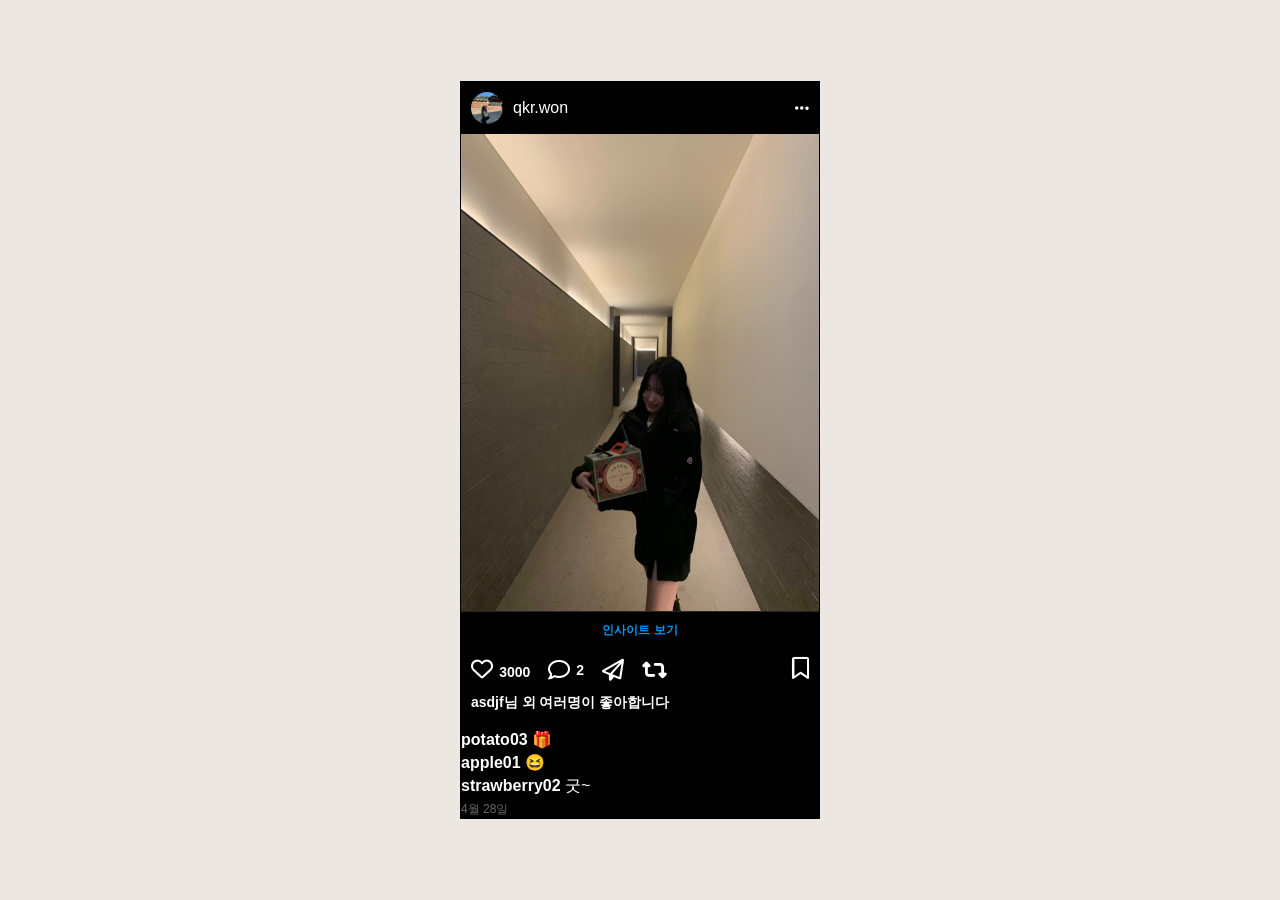
==== hw2/index.html @ ee370f8b "FE hw" ====
<!DOCTYPE html>
<html lang="ko">
  <head>
    <meta charset="UTF-8" />
    <meta name="viewport" content="width=device-width, initial-scale=1.0" />
    <title>Flex Instagram Card</title>

    <link rel="stylesheet" href="style.css" />

    <link
      rel="stylesheet"
      href="https://cdnjs.cloudflare.com/ajax/libs/font-awesome/6.5.0/css/all.min.css"
    />
  </head>
  <body>
    <!-- 인스타 카드 시작 -->
    <div class="card">
      <div class="card__header">
        <div class="card__user">
          <img src="profile.png" alt="profile" />
          <span>qkr.won</span>
        </div>
        <i class="fas fa-ellipsis-h"></i>
      </div>

      <img class="card__post-img" src="image.png" alt="post" />
      <div class="card__insight">
        <a href="#">인사이트 보기</a>
      </div>

      <div class="card__actions">
        <div class="left">
          <div class="'icon-wrap">
            <i class="far fa-heart"></i>
            <span class="count">3000</span>
          </div>

          <div class="icon-wrap">
            <i class="far fa-comment"></i>
            <span class="count">2</span>
          </div>
          <i class="far fa-paper-plane"></i>
          <i class="fas fa-retweet"></i>
        </div>
        <i class="far fa-bookmark"></i>
      </div>

      <div class="card__content">
        <div class="card__likes">asdjf님 외 여러명이 좋아합니다</div>
      </div>
      <div class="card__comment"><strong>potato03</strong> 🎁</div>
      <div class="card__comment"><strong>apple01</strong> 😆</div>
      <div class="card__comment"><strong>strawberry02</strong> 굿~</div>

      <div class="card__date">4월 28일</div>
    </div>
  </body>
</html>
---- hw2/style.css ----
/* 공통 */
* {
  margin: 0;
  padding: 0;
  box-sizing: border-box;
}

body {
  background: #ece8e1;
  display: flex;
  justify-content: center;
  align-items: center;
  height: 100vh;
  font-family: "Helvetica", "Arial", sans-serif;
}

/* 카드 */
.card {
  width: 360px;
  background: #000;
  color: #fff;
  border: 1px solid #000;
  display: flex;
  flex-direction: column;
}

/* 헤더 */
.card__header {
  display: flex;
  justify-content: space-between;
  align-items: center;
  padding: 10px;
}

.card__user {
  display: flex;
  align-items: center;
  gap: 10px;
}

.card__user img {
  width: 32px;
  height: 32px;
  border-radius: 50%;
}

/* 게시글 이미지 */
.card__post-img {
  width: 100%;
  display: block;
}

/* 액션 아이콘 */
.card__actions {
  display: flex;
  justify-content: space-between;
  padding: 10px;
  font-size: 22px;
  color: #fff;
}

.card__actions .left {
  display: flex;
  gap: 18px;
  align-items: center;
}
.icon-wrap {
  display: flex;
  align-items: center;
  gap: 6px;
}

.count {
  font-size: 14px;
  font-weight: 600; /* 인스타그램처럼 진하게 */
}
/* 본문 */
.card__content {
  padding: 0 10px 12px;
  font-size: 14px;
  line-height: 1.4;
}

.card__likes {
  font-weight: 700;
  margin-bottom: 6px;
}
.card__date {
  font-size: 12px;
  color: #666;
  text-transform: uppercase;
}
.card__comment {
  margin-bottom: 4px;
}
.card__date {
  font-size: 12px;
  color: #666;
}
.card__insight {
  background: #000;
  border-top: 1px solid #262626;
  text-align: center;
  padding: 8px 0;
}

.card__insight a {
  color: #0095f6;
  font-size: 12px;
  font-weight: 600;
  text-decoration: none;
}
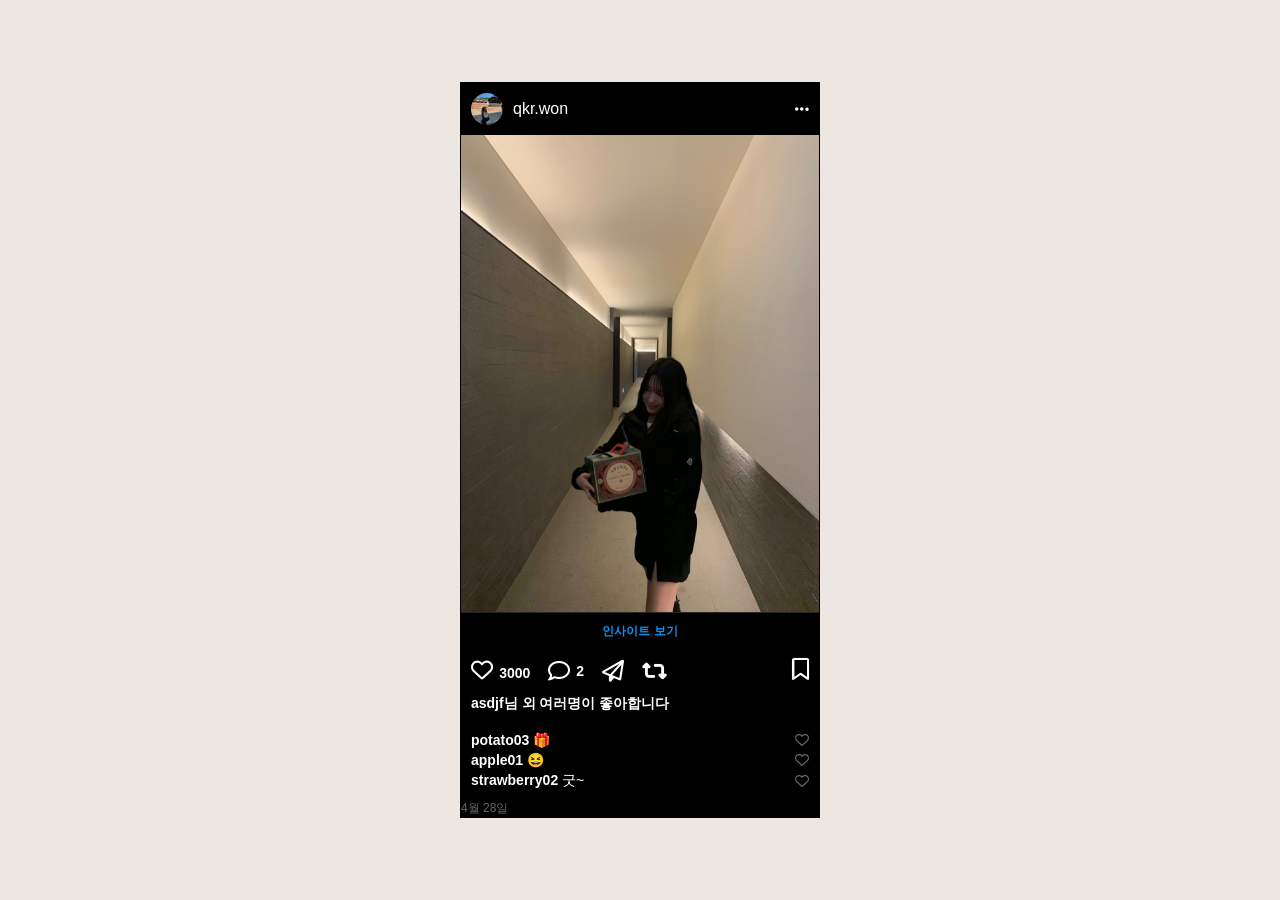
==== commit 6a406285: "Add hw2 and hw3 assignments" ====
--- a/hw2/index.html
+++ b/hw2/index.html
@@ -48,9 +48,21 @@
       <div class="card__content">
         <div class="card__likes">asdjf님 외 여러명이 좋아합니다</div>
       </div>
-      <div class="card__comment"><strong>potato03</strong> 🎁</div>
-      <div class="card__comment"><strong>apple01</strong> 😆</div>
-      <div class="card__comment"><strong>strawberry02</strong> 굿~</div>
+      <!-- 댓글 목록 -->
+      <div class="card__comments">
+        <div class="card__comment">
+          <span><strong>potato03</strong> 🎁</span>
+          <i class="far fa-heart comment-like"></i>
+        </div>
+        <div class="card__comment">
+          <span><strong>apple01</strong> 😆</span>
+          <i class="far fa-heart comment-like"></i>
+        </div>
+        <div class="card__comment">
+          <span><strong>strawberry02</strong> 굿~</span>
+          <i class="far fa-heart comment-like"></i>
+        </div>
+      </div>
 
       <div class="card__date">4월 28일</div>
     </div>
--- a/hw2/style.css
+++ b/hw2/style.css
@@ -72,7 +72,7 @@
 
 .count {
   font-size: 14px;
-  font-weight: 600; /* 인스타그램처럼 진하게 */
+  font-weight: 600;
 }
 /* 본문 */
 .card__content {
@@ -110,3 +110,25 @@
   font-weight: 600;
   text-decoration: none;
 }
+
+.card__comments {
+  padding: 0 10px 6px;
+}
+
+.card__comment {
+  display: flex;
+  justify-content: space-between;
+  align-items: center;
+  font-size: 14px;
+  margin-bottom: 4px;
+}
+
+.comment-like {
+  font-size: 14px;
+  color: #666;
+  cursor: pointer;
+}
+
+.comment-like:hover {
+  color: #fff;
+}
